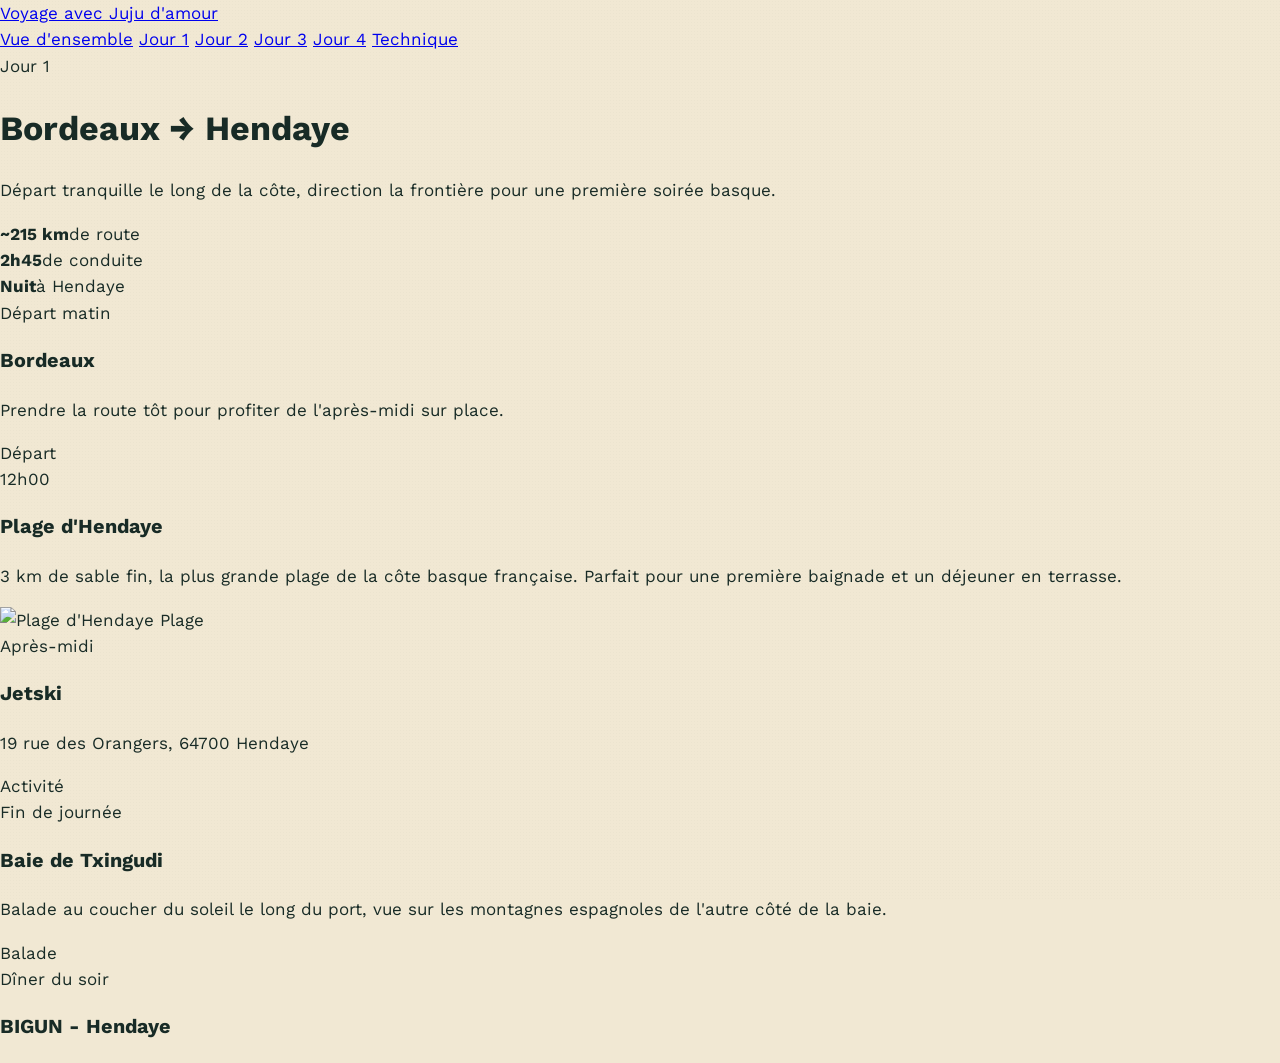
==== jour-1.html @ 2496687e "Create jour-1.html for Bordeaux to Hendaye itinerary This is the initial commit for the HTML file de" ====
<!DOCTYPE html>
<html lang="fr">
<head>
<meta charset="UTF-8">
<meta name="viewport" content="width=device-width, initial-scale=1.0">
<title>Jour 1 — Bordeaux → Hendaye</title>
<link rel="stylesheet" href="style.css">
</head>
<body>

<nav class="topnav">
  <div class="wrap">
    <a class="brand" href="index.html">Voyage avec Juju d'amour</a>
    <div class="days">
      <a href="index.html">Vue d'ensemble</a>
      <a href="jour-1.html" class="active">Jour 1</a>
      <a href="jour-2.html">Jour 2</a>
      <a href="jour-3.html">Jour 3</a>
      <a href="jour-4.html">Jour 4</a>
      <a href="technique.html">Technique</a>
    </div>
  </div>
</nav>

<header class="hero">
  <div class="wrap">
    <span class="eyebrow">Jour 1</span>
    <h1>Bordeaux → Hendaye</h1>
    <p class="sub">Départ tranquille le long de la côte, direction la frontière pour une première soirée basque.</p>
    <div class="stats">
      <div><b>~215 km</b>de route</div>
      <div><b>2h45</b>de conduite</div>
      <div><b>Nuit</b>à Hendaye</div>
    </div>
  </div>
</header>

<div class="wrap">

  <div class="trail">
    <div class="stop">
      <span class="time">Départ matin</span>
      <h3>Bordeaux</h3>
      <p>Prendre la route tôt pour profiter de l'après-midi sur place.</p>
      <span class="tag">Départ</span>
    </div>
    <div class="stop">
      <span class="time">12h00</span>
      <h3>Plage d'Hendaye</h3>
      <p>3&nbsp;km de sable fin, la plus grande plage de la côte basque française. Parfait pour une première baignade et un déjeuner en terrasse.</p>
      <img src="https://commons.wikimedia.org/wiki/Special:FilePath/Hendaye_Plaisance.jpg" alt="Plage d'Hendaye">
      <span class="tag">Plage</span>
    </div>
    <div class="stop">
      <span class="time">Après-midi</span>
      <h3>Jetski</h3>
      <p>19 rue des Orangers, 64700 Hendaye</p>
      <span class="tag">Activité</span>
    </div>
    <div class="stop">
      <span class="time">Fin de journée</span>
      <h3>Baie de Txingudi</h3>
      <p>Balade au coucher du soleil le long du port, vue sur les montagnes espagnoles de l'autre côté de la baie.</p>
      <span class="tag">Balade</span>
    </div>
  </div>

  <div class="section-title">Dîner du soir</div>
  <div class="card" data-label="Restaurant">
    <h3>BIGUN - Hendaye</h3>
---- style.css ----
@import url('https://fonts.googleapis.com/css2?family=Fraunces:opsz,wght@9..144,400;9..144,500;9..144,600;9..144,700&family=Work+Sans:wght@400;500;600&display=swap');

:root{
  --ink:#182b26;
  --sand:#f1e8d3;
  --paper:#faf4e4;
  --ocean:#1c4b5e;
  --terracotta:#c1440e;
  --pine:#3c5a41;
  --gold:#c1932f;
  --line: rgba(24,43,38,0.16);
  --max: 760px;
}

*{box-sizing:border-box;}
html{scroll-behavior:smooth;}

body{
  margin:0;
  background:var(--sand);
  color:var(--ink);
  font-family:'Work Sans', sans-serif;
  font-size:17px;
  line-height:1.55;
  -webkit-font-smoothing:antialiased;
}

body::before{
  content:"";
  position:fixed; inset:0;
  pointer-events:none;
  opacity:.35;
  background-image: radial-gradient(rgba(24,43,38,0.06) 1px, transparent 1px);
  background-size: 3px 3px;
  z-index:0;
}

h1,h2,h3{
  font-family:'Fraun
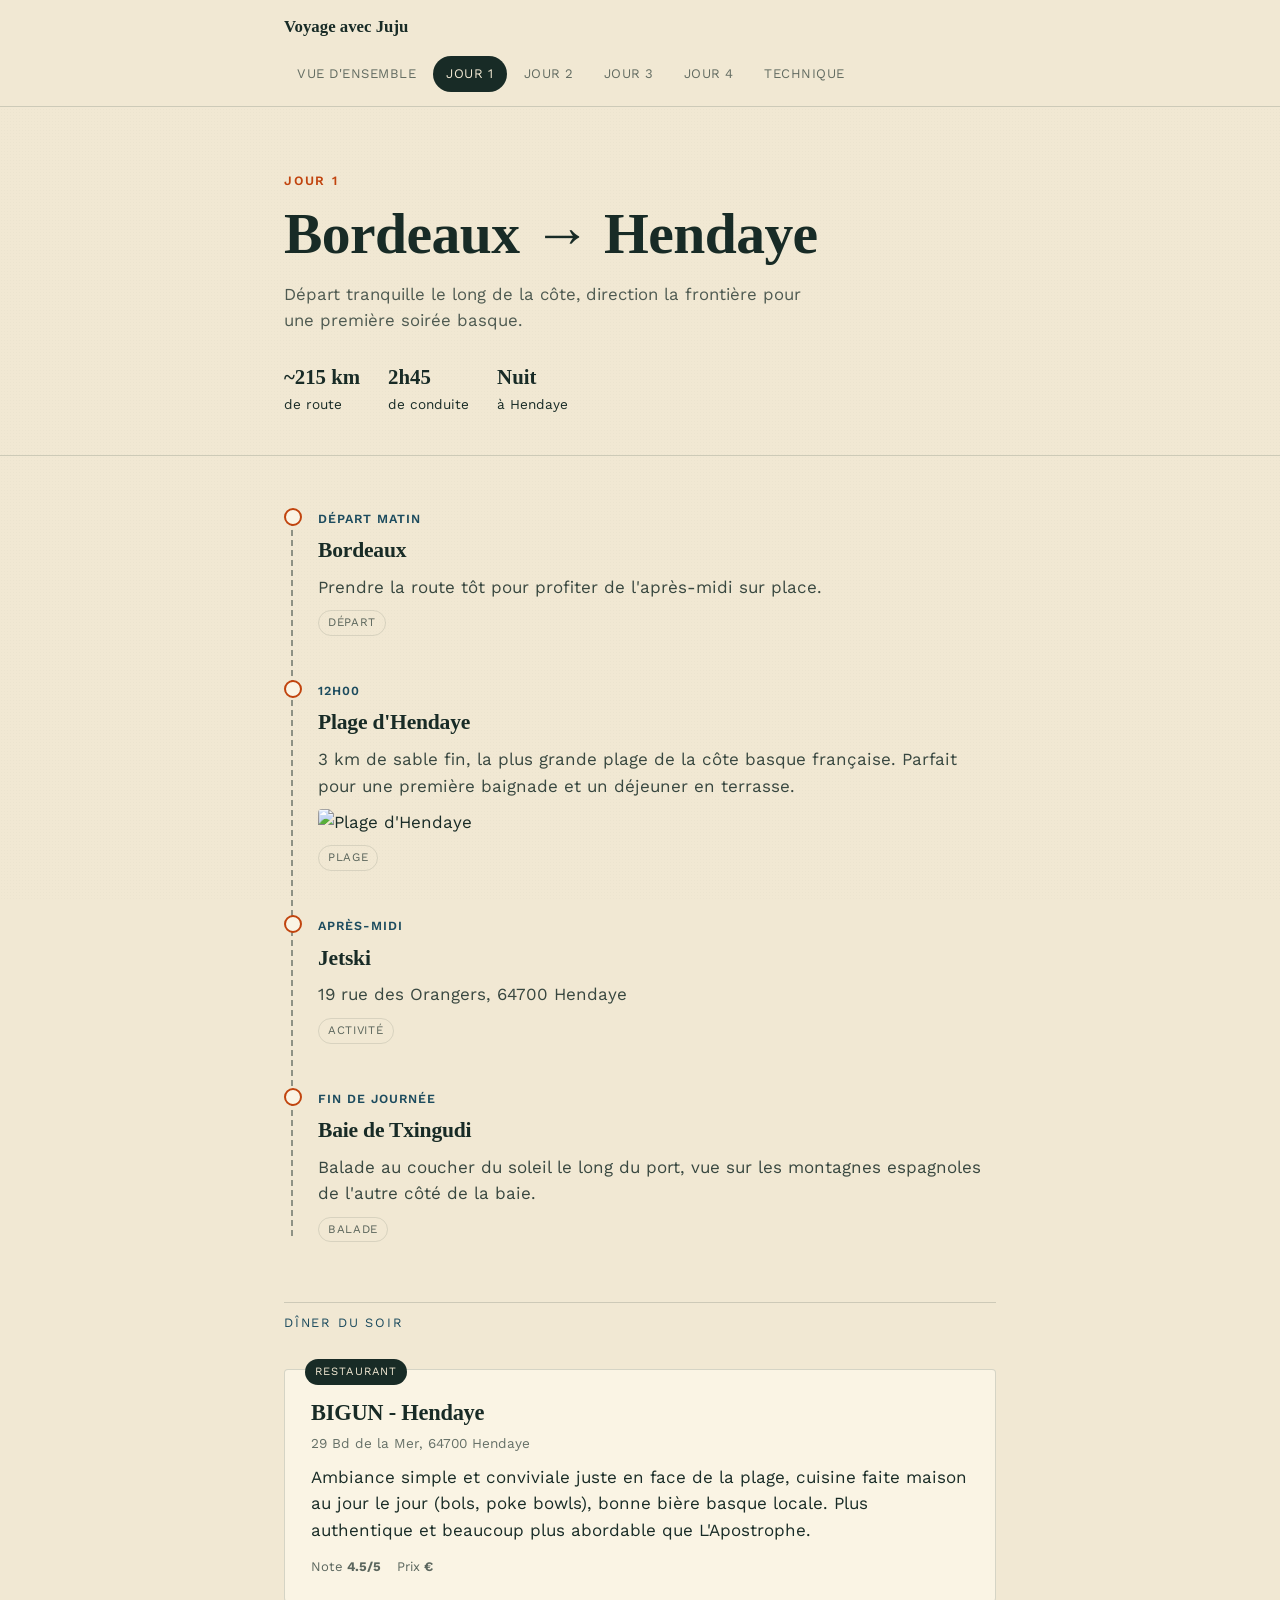
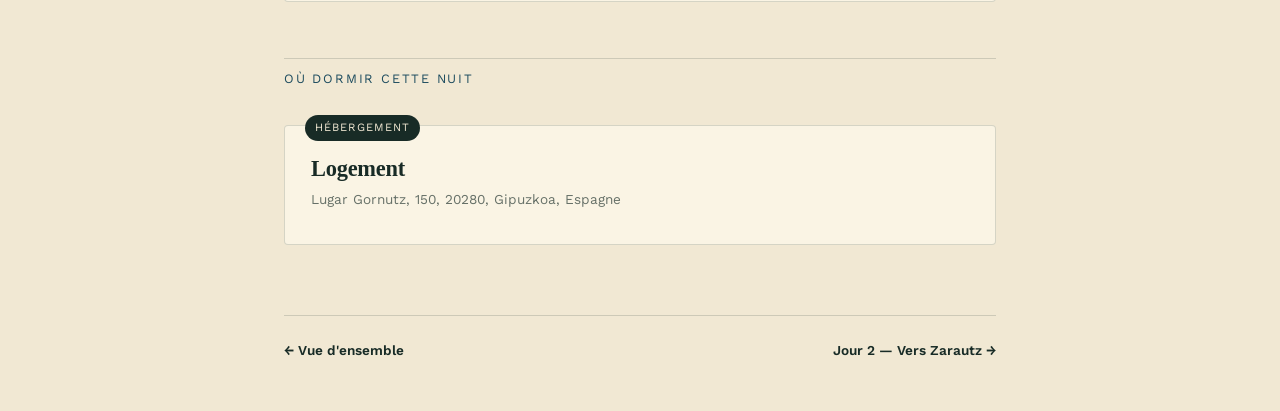
==== commit feb26dd4: "Add files via upload" ====
--- a/jour-1.html
+++ b/jour-1.html
@@ -10,7 +10,7 @@
 
 <nav class="topnav">
   <div class="wrap">
-    <a class="brand" href="index.html">Voyage avec Juju d'amour</a>
+    <a class="brand" href="index.html">Voyage avec Juju</a>
     <div class="days">
       <a href="index.html">Vue d'ensemble</a>
       <a href="jour-1.html" class="active">Jour 1</a>
@@ -68,4 +68,26 @@
   <div class="section-title">Dîner du soir</div>
   <div class="card" data-label="Restaurant">
     <h3>BIGUN - Hendaye</h3>
-    
+    <div class="addr">29 Bd de la Mer, 64700 Hendaye</div>
+    <p>Ambiance simple et conviviale juste en face de la plage, cuisine faite maison au jour le jour (bols, poke bowls), bonne bière basque locale. Plus authentique et beaucoup plus abordable que L'Apostrophe.</p>
+    <div class="meta">
+      <span>Note <b>4.5/5</b></span>
+      <span>Prix <b>€</b></span>
+    </div>
+  </div>
+
+  <div class="section-title">Où dormir cette nuit</div>
+  <div class="card" data-label="Hébergement">
+    <h3>Logement</h3>
+    <div class="addr">Lugar Gornutz, 150, 20280, Gipuzkoa, Espagne</div>
+  </div>
+
+  <footer class="pagefoot">
+    <a class="prev" href="index.html">Vue d'ensemble</a>
+    <a class="next" href="jour-2.html">Jour 2 — Vers Zarautz</a>
+  </footer>
+
+</div>
+
+</body>
+</html>
--- a/style.css
+++ b/style.css
@@ -25,6 +25,7 @@
   -webkit-font-smoothing:antialiased;
 }
 
+/* subtle paper grain */
 body::before{
   content:"";
   position:fixed; inset:0;
@@ -36,4 +37,271 @@
 }
 
 h1,h2,h3{
-  font-family:'Fraun
+  font-family:'Fraunces', serif;
+  font-weight:600;
+  margin:0 0 .3em;
+  letter-spacing:-0.01em;
+}
+
+a{color:inherit;}
+
+.wrap{
+  max-width:var(--max);
+  margin:0 auto;
+  padding:0 24px;
+  position:relative;
+  z-index:1;
+}
+
+/* ---------- NAV ---------- */
+nav.topnav{
+  border-bottom:1px solid var(--line);
+  background:rgba(241,232,211,0.9);
+  backdrop-filter:blur(6px);
+  position:sticky; top:0; z-index:10;
+}
+nav.topnav .wrap{
+  display:flex;
+  align-items:center;
+  justify-content:space-between;
+  padding-top:14px;
+  padding-bottom:14px;
+  gap:16px;
+  flex-wrap:wrap;
+}
+nav.topnav .brand{
+  font-family:'Fraunces', serif;
+  font-weight:600;
+  font-size:1.05rem;
+  text-decoration:none;
+  white-space:nowrap;
+}
+nav.topnav .days{
+  display:flex;
+  gap:4px;
+  flex-wrap:wrap;
+}
+nav.topnav .days a{
+  text-decoration:none;
+  font-size:.82rem;
+  letter-spacing:.04em;
+  text-transform:uppercase;
+  padding:7px 12px;
+  border-radius:20px;
+  border:1px solid transparent;
+  color:var(--ink);
+  opacity:.65;
+}
+nav.topnav .days a:hover{opacity:1; border-color:var(--line);}
+nav.topnav .days a.active{
+  opacity:1;
+  background:var(--ink);
+  color:var(--sand);
+}
+
+/* ---------- HERO ---------- */
+header.hero{
+  padding:64px 0 40px;
+  border-bottom:1px solid var(--line);
+}
+header.hero .eyebrow{
+  font-size:.8rem;
+  letter-spacing:.14em;
+  text-transform:uppercase;
+  color:var(--terracotta);
+  font-weight:600;
+  margin-bottom:14px;
+  display:block;
+}
+header.hero h1{
+  font-size:clamp(2.4rem, 6vw, 3.6rem);
+  line-height:1.02;
+}
+header.hero p.sub{
+  max-width:52ch;
+  color:var(--ink);
+  opacity:.75;
+  font-size:1.05rem;
+  margin-top:10px;
+}
+header.hero .stats{
+  display:flex; gap:28px;
+  margin-top:28px;
+  flex-wrap:wrap;
+}
+header.hero .stats div{font-size:.85rem;}
+header.hero .stats b{
+  display:block;
+  font-family:'Fraunces', serif;
+  font-size:1.3rem;
+  font-weight:600;
+}
+
+/* ---------- ROUTE / TRAIL ---------- */
+.trail{
+  position:relative;
+  margin:48px 0 8px;
+  padding-left:34px;
+}
+.trail::before{
+  content:"";
+  position:absolute;
+  left:7px; top:6px; bottom:6px;
+  width:2px;
+  background-image: linear-gradient(var(--ink) 60%, transparent 0%);
+  background-size: 2px 10px;
+  background-repeat: repeat-y;
+  opacity:.45;
+}
+.stop{
+  position:relative;
+  padding-bottom:40px;
+}
+.stop:last-child{padding-bottom:4px;}
+.stop::before{
+  content:"";
+  position:absolute;
+  left:-34px; top:4px;
+  width:14px; height:14px;
+  border-radius:50%;
+  background:var(--paper);
+  border:2px solid var(--terracotta);
+}
+.stop .time{
+  font-size:.78rem;
+  letter-spacing:.08em;
+  text-transform:uppercase;
+  color:var(--ocean);
+  font-weight:600;
+}
+.stop h3{
+  font-size:1.35rem;
+  margin-top:4px;
+}
+.stop p{margin:6px 0 0; opacity:.85;}
+.stop .tag{
+  display:inline-block;
+  margin-top:10px;
+  font-size:.72rem;
+  letter-spacing:.06em;
+  text-transform:uppercase;
+  padding:3px 9px;
+  border:1px solid var(--line);
+  border-radius:20px;
+  opacity:.7;
+}
+.stop img{width:100%; max-height:260px; object-fit:cover; border-radius:4px; margin-top:10px; display:block;}
+
+/* ---------- CARD (restaurant / dodo) ---------- */
+.card{
+  margin:36px 0;
+  background:var(--paper);
+  border:1px solid var(--line);
+  border-radius:4px;
+  padding:26px 26px 24px;
+  position:relative;
+}
+.card::before{
+  content:attr(data-label);
+  position:absolute;
+  top:-11px; left:20px;
+  background:var(--ink);
+  color:var(--sand);
+  font-size:.7rem;
+  letter-spacing:.1em;
+  text-transform:uppercase;
+  padding:4px 10px;
+  border-radius:20px;
+}
+.card h3{font-size:1.4rem; margin-bottom:2px;}
+.card .addr{font-size:.85rem; opacity:.65; margin-bottom:10px;}
+.card p{margin:.4em 0;}
+.card .meta{
+  display:flex; gap:16px; flex-wrap:wrap;
+  margin-top:14px;
+  font-size:.82rem;
+}
+.card .meta span{opacity:.7;}
+.card .meta b{opacity:1;}
+.card a.btn{
+  display:inline-block;
+  margin-top:16px;
+  font-size:.82rem;
+  text-decoration:none;
+  border-bottom:1px solid var(--ink);
+  padding-bottom:2px;
+}
+
+/* birthday card special treatment */
+.card.birthday{
+  background: linear-gradient(180deg, #fbeed4, var(--paper));
+  border-color: var(--gold);
+}
+.card.birthday::before{
+  background:var(--gold);
+  color:#2a2107;
+}
+.card.birthday h3{color:var(--terracotta);}
+
+.section-title{
+  margin-top:56px;
+  font-size:.8rem;
+  letter-spacing:.14em;
+  text-transform:uppercase;
+  color:var(--ocean);
+  border-top:1px solid var(--line);
+  padding-top:10px;
+}
+
+footer.pagefoot{
+  margin:70px 0 50px;
+  padding-top:24px;
+  border-top:1px solid var(--line);
+  display:flex;
+  justify-content:space-between;
+  align-items:center;
+  font-size:.85rem;
+  gap:16px;
+  flex-wrap:wrap;
+}
+footer.pagefoot a{
+  text-decoration:none;
+  font-weight:600;
+}
+footer.pagefoot .prev::before{content:"← ";}
+footer.pagefoot .next::after{content:" →";}
+
+/* index page grid */
+.day-grid{
+  display:grid;
+  grid-template-columns:1fr;
+  gap:16px;
+  margin:40px 0 60px;
+}
+.day-card{
+  display:block;
+  text-decoration:none;
+  color:var(--ink);
+  border:1px solid var(--line);
+  border-radius:4px;
+  padding:22px 24px;
+  background:var(--paper);
+  transition:transform .15s ease, box-shadow .15s ease;
+}
+.day-card:hover{transform:translateY(-2px); box-shadow:0 6px 18px rgba(24,43,38,0.08);}
+.day-card .num{
+  font-family:'Fraunces', serif;
+  font-size:.85rem;
+  letter-spacing:.1em;
+  text-transform:uppercase;
+  color:var(--terracotta);
+  font-weight:600;
+}
+.day-card h2{font-size:1.5rem; margin:6px 0 4px;}
+.day-card p{margin:0; opacity:.75; font-size:.92rem;}
+.day-card.birthday{border-color:var(--gold); background:linear-gradient(180deg,#fbeed4,var(--paper));}
+
+@media (max-width:600px){
+  header.hero{padding:44px 0 30px;}
+  .card{padding:20px;}
+}
